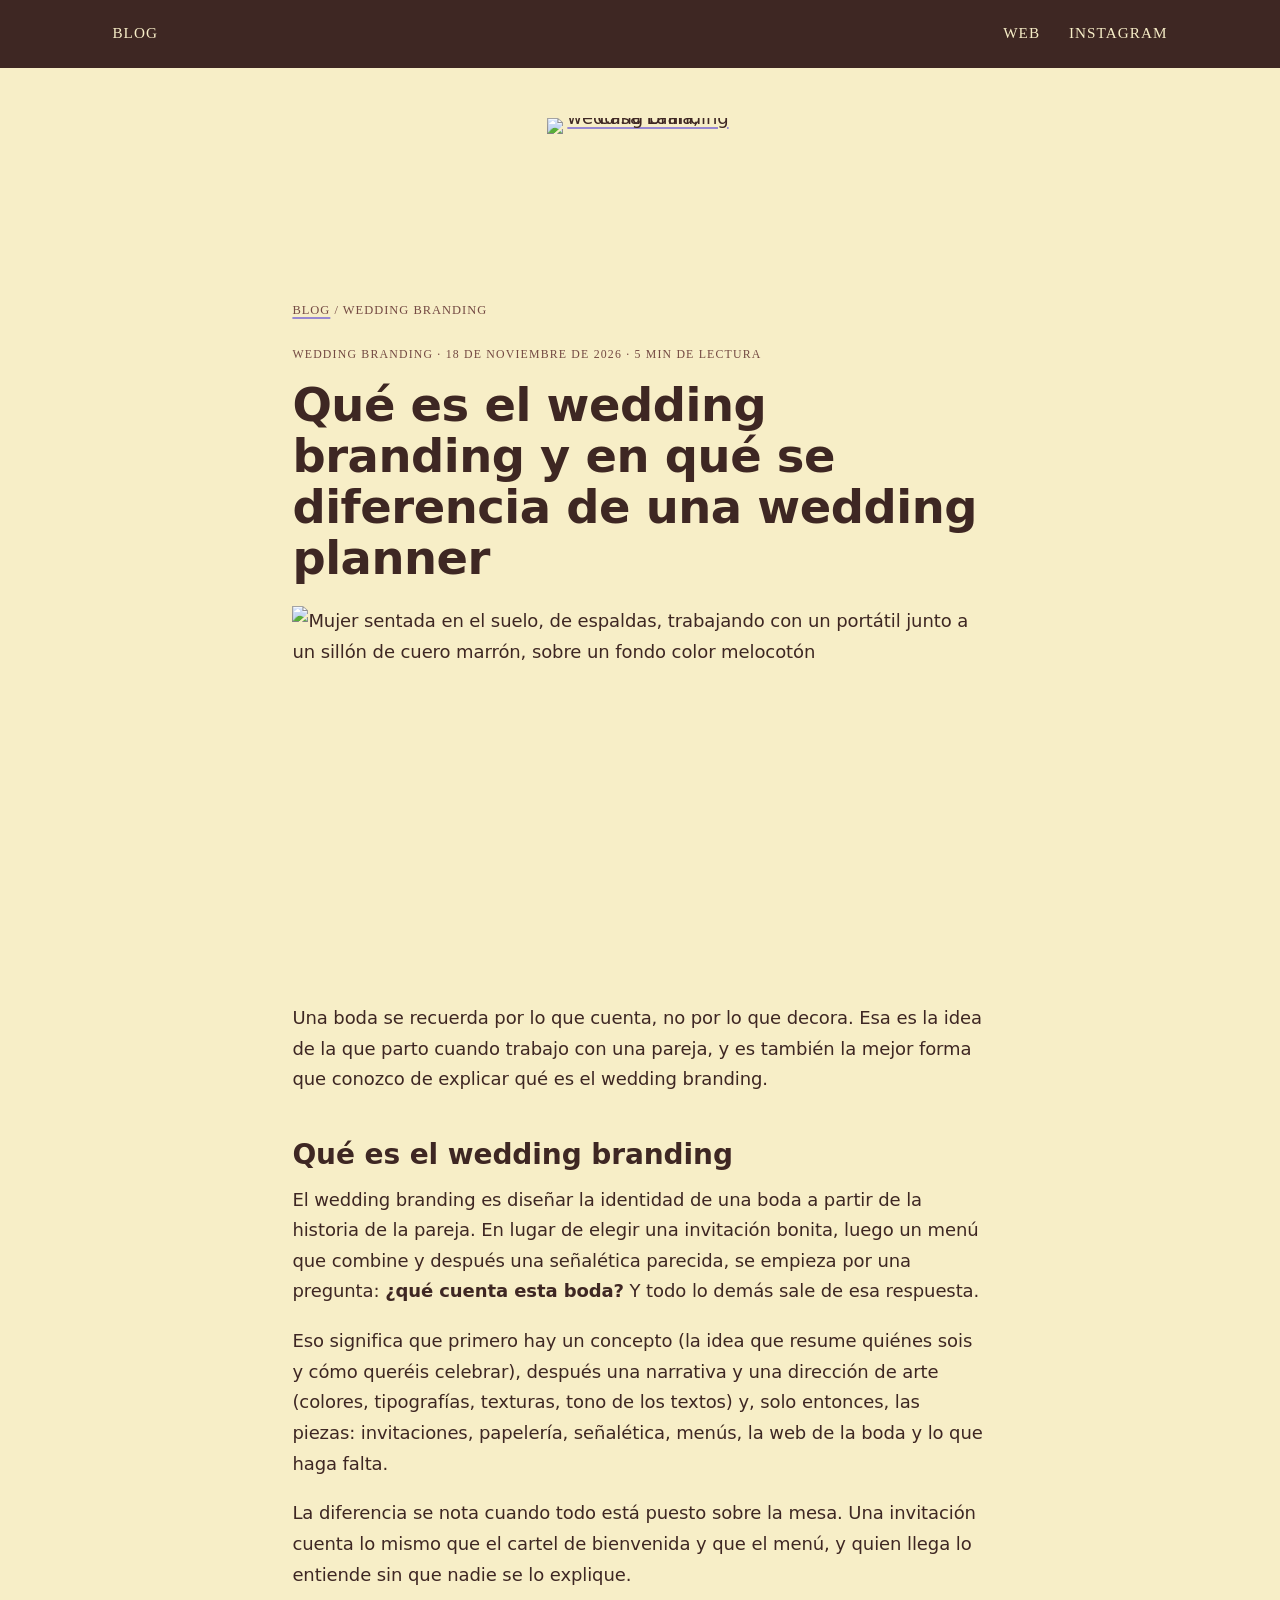
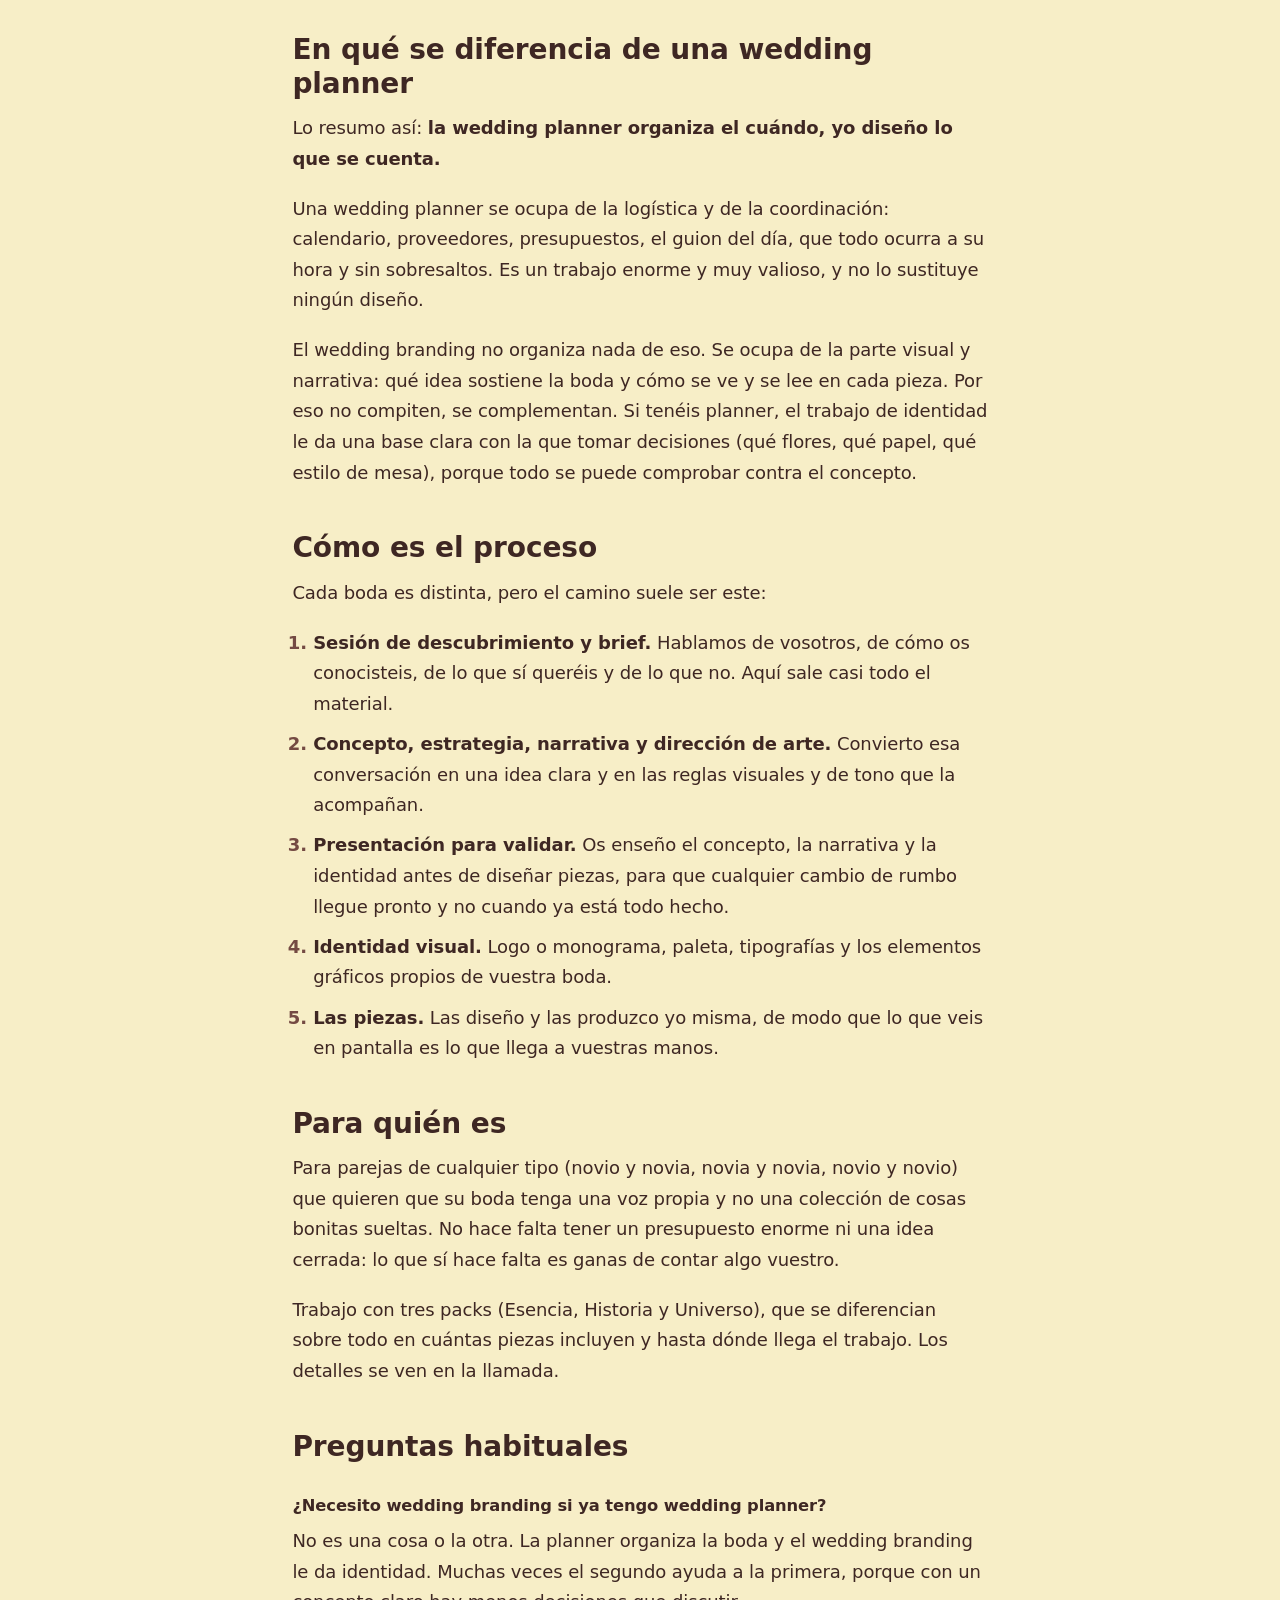
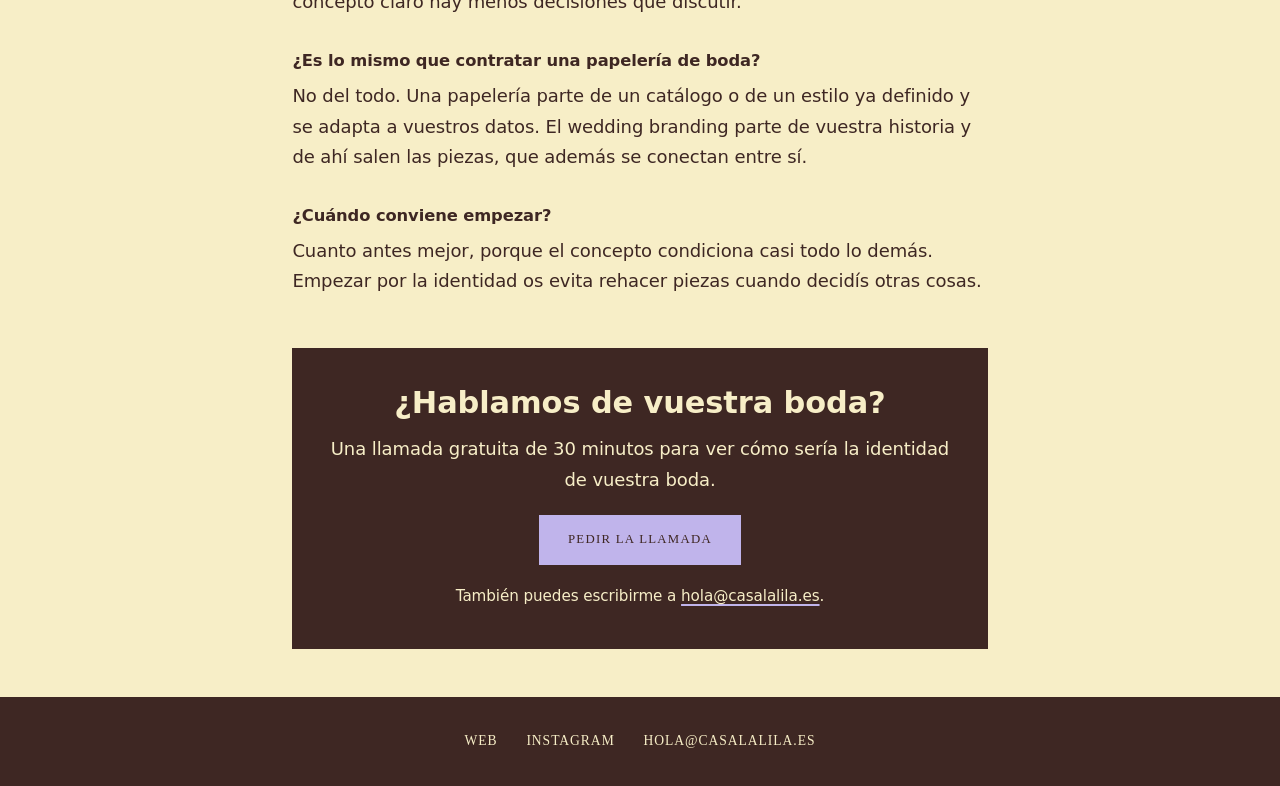
==== index.html @ f076d3d7 "Add files via upload" ====
<!DOCTYPE html>
<html lang="es">
<head>
<meta charset="utf-8">
<meta name="viewport" content="width=device-width, initial-scale=1">
<title>Wedding branding: qué es y en qué se diferencia de una planner</title>
<meta name="description" content="El wedding branding diseña la identidad de tu boda a partir de vuestra historia. Te cuento qué incluye y en qué se diferencia de una wedding planner.">
<link rel="canonical" href="https://blog.casalalila.es/que-es-el-wedding-branding/">
<meta property="og:locale" content="es_ES">
<meta property="og:type" content="article">
<meta property="og:site_name" content="Casa Lalila">
<meta property="og:title" content="Wedding branding: qué es y en qué se diferencia de una planner">
<meta property="og:description" content="El wedding branding diseña la identidad de tu boda a partir de vuestra historia. Te cuento qué incluye y en qué se diferencia de una wedding planner.">
<meta property="og:url" content="https://blog.casalalila.es/que-es-el-wedding-branding/">
<meta property="og:image" content="https://blog.casalalila.es/img/que-es-wedding-branding.jpg">
<meta name="twitter:card" content="summary_large_image">
<meta name="twitter:image" content="https://blog.casalalila.es/img/que-es-wedding-branding.jpg">

<meta name="theme-color" content="#F7EEC7">
<link rel="alternate" type="application/rss+xml" title="Casa Lalila · Blog" href="https://blog.casalalila.es/feed.xml">
<link rel="icon" type="image/png" href="/img/favicon.png">
<link rel="apple-touch-icon" href="/img/apple-touch-icon.png">
<link rel="preload" href="/fuentes/area-400.woff2" as="font" type="font/woff2" crossorigin>
<link rel="preload" href="/fuentes/jadeite-400.woff2" as="font" type="font/woff2" crossorigin>
<link rel="stylesheet" href="/style.css">
<script type="application/ld+json">{"@context": "https://schema.org", "@type": "Article", "headline": "Qué es el wedding branding y en qué se diferencia de una wedding planner", "description": "El wedding branding diseña la identidad de tu boda a partir de vuestra historia. Te cuento qué incluye y en qué se diferencia de una wedding planner.", "datePublished": "2026-11-18", "dateModified": "2026-11-18", "image": "https://blog.casalalila.es/img/que-es-wedding-branding.jpg", "inLanguage": "es", "mainEntityOfPage": "https://blog.casalalila.es/que-es-el-wedding-branding/", "author": {"@type": "Person", "name": "Irene", "url": "https://casalalila.es"}, "publisher": {"@type": "Organization", "name": "Casa Lalila", "url": "https://casalalila.es", "logo": {"@type": "ImageObject", "url": "https://blog.casalalila.es/img/logo-oscuro.png"}}}</script>
<script type="application/ld+json">{"@context": "https://schema.org", "@type": "BreadcrumbList", "itemListElement": [{"@type": "ListItem", "position": 1, "name": "Blog", "item": "https://blog.casalalila.es/"}, {"@type": "ListItem", "position": 2, "name": "Qué es el wedding branding y en qué se diferencia de una wedding planner", "item": "https://blog.casalalila.es/que-es-el-wedding-branding/"}]}</script>
<script type="application/ld+json">{"@context": "https://schema.org", "@type": "FAQPage", "mainEntity": [{"@type": "Question", "name": "¿Necesito wedding branding si ya tengo wedding planner?", "acceptedAnswer": {"@type": "Answer", "text": "No es una cosa o la otra. La planner organiza la boda y el wedding branding le da identidad. Muchas veces el segundo ayuda a la primera, porque con un concepto claro hay menos decisiones que discutir."}}, {"@type": "Question", "name": "¿Es lo mismo que contratar una papelería de boda?", "acceptedAnswer": {"@type": "Answer", "text": "No del todo. Una papelería parte de un catálogo o de un estilo ya definido y se adapta a vuestros datos. El wedding branding parte de vuestra historia y de ahí salen las piezas, que además se conectan entre sí."}}, {"@type": "Question", "name": "¿Cuándo conviene empezar?", "acceptedAnswer": {"@type": "Answer", "text": "Cuanto antes mejor, porque el concepto condiciona casi todo lo demás. Empezar por la identidad os evita rehacer piezas cuando decidís otras cosas."}}]}</script>
</head>
<body>
<a class="saltar" href="#principal">Saltar al contenido</a>
<header class="cabecera">
  <div class="cabecera-int">
    <nav class="menu" aria-label="Blog">
      <a href="/">Blog</a>
    </nav>
    <nav class="menu" aria-label="Enlaces de Casa Lalila">
      <a href="https://casalalila.es">Web</a>
      <a href="https://www.instagram.com/casa_lalila/">Instagram</a>
    </nav>
  </div>
</header>
<div class="marca-fila">
  <a class="logo" href="/" aria-label="Casa Lalila, wedding branding. Ir al inicio del blog"><img src="/img/logo-oscuro.png" width="760" height="613" alt="Casa Lalila, wedding branding"></a>
</div>
<main id="principal">
<div class="contenedor">
  <nav class="migas" aria-label="Migas de pan"><a href="/">Blog</a> / Wedding branding</nav>
  <article>
    <header class="entrada-cabecera">
      <p class="meta">Wedding branding · <time datetime="2026-11-18">18 de noviembre de 2026</time> · 5 min de lectura</p>
      <h1>Qué es el wedding branding y en qué se diferencia de una wedding planner</h1>
    </header>
    <figure class="portada-articulo"><img src="/img/que-es-wedding-branding.jpg" width="1200" height="630" alt="Mujer sentada en el suelo, de espaldas, trabajando con un portátil junto a un sillón de cuero marrón, sobre un fondo color melocotón" fetchpriority="high"></figure>
    <div class="contenido">
<p>Una boda se recuerda por lo que cuenta, no por lo que decora. Esa es la idea de la que parto cuando trabajo con una pareja, y es también la mejor forma que conozco de explicar qué es el wedding branding.</p>
<h2>Qué es el wedding branding</h2>
<p>El wedding branding es diseñar la identidad de una boda a partir de la historia de la pareja. En lugar de elegir una invitación bonita, luego un menú que combine y después una señalética parecida, se empieza por una pregunta: <strong>¿qué cuenta esta boda?</strong> Y todo lo demás sale de esa respuesta.</p>
<p>Eso significa que primero hay un concepto (la idea que resume quiénes sois y cómo queréis celebrar), después una narrativa y una dirección de arte (colores, tipografías, texturas, tono de los textos) y, solo entonces, las piezas: invitaciones, papelería, señalética, menús, la web de la boda y lo que haga falta.</p>
<p>La diferencia se nota cuando todo está puesto sobre la mesa. Una invitación cuenta lo mismo que el cartel de bienvenida y que el menú, y quien llega lo entiende sin que nadie se lo explique.</p>
<h2>En qué se diferencia de una wedding planner</h2>
<p>Lo resumo así: <strong>la wedding planner organiza el cuándo, yo diseño lo que se cuenta.</strong></p>
<p>Una wedding planner se ocupa de la logística y de la coordinación: calendario, proveedores, presupuestos, el guion del día, que todo ocurra a su hora y sin sobresaltos. Es un trabajo enorme y muy valioso, y no lo sustituye ningún diseño.</p>
<p>El wedding branding no organiza nada de eso. Se ocupa de la parte visual y narrativa: qué idea sostiene la boda y cómo se ve y se lee en cada pieza. Por eso no compiten, se complementan. Si tenéis planner, el trabajo de identidad le da una base clara con la que tomar decisiones (qué flores, qué papel, qué estilo de mesa), porque todo se puede comprobar contra el concepto.</p>
<h2>Cómo es el proceso</h2>
<p>Cada boda es distinta, pero el camino suele ser este:</p>
<ol>
<li><strong>Sesión de descubrimiento y brief.</strong> Hablamos de vosotros, de cómo os conocisteis, de lo que sí queréis y de lo que no. Aquí sale casi todo el material.</li>
<li><strong>Concepto, estrategia, narrativa y dirección de arte.</strong> Convierto esa conversación en una idea clara y en las reglas visuales y de tono que la acompañan.</li>
<li><strong>Presentación para validar.</strong> Os enseño el concepto, la narrativa y la identidad antes de diseñar piezas, para que cualquier cambio de rumbo llegue pronto y no cuando ya está todo hecho.</li>
<li><strong>Identidad visual.</strong> Logo o monograma, paleta, tipografías y los elementos gráficos propios de vuestra boda.</li>
<li><strong>Las piezas.</strong> Las diseño y las produzco yo misma, de modo que lo que veis en pantalla es lo que llega a vuestras manos.</li>
</ol>
<h2>Para quién es</h2>
<p>Para parejas de cualquier tipo (novio y novia, novia y novia, novio y novio) que quieren que su boda tenga una voz propia y no una colección de cosas bonitas sueltas. No hace falta tener un presupuesto enorme ni una idea cerrada: lo que sí hace falta es ganas de contar algo vuestro.</p>
<p>Trabajo con tres packs (Esencia, Historia y Universo), que se diferencian sobre todo en cuántas piezas incluyen y hasta dónde llega el trabajo. Los detalles se ven en la llamada.</p>
<h2>Preguntas habituales</h2>
<h3>¿Necesito wedding branding si ya tengo wedding planner?</h3>
<p>No es una cosa o la otra. La planner organiza la boda y el wedding branding le da identidad. Muchas veces el segundo ayuda a la primera, porque con un concepto claro hay menos decisiones que discutir.</p>
<h3>¿Es lo mismo que contratar una papelería de boda?</h3>
<p>No del todo. Una papelería parte de un catálogo o de un estilo ya definido y se adapta a vuestros datos. El wedding branding parte de vuestra historia y de ahí salen las piezas, que además se conectan entre sí.</p>
<h3>¿Cuándo conviene empezar?</h3>
<p>Cuanto antes mejor, porque el concepto condiciona casi todo lo demás. Empezar por la identidad os evita rehacer piezas cuando decidís otras cosas.</p>
    </div>
    <section class="llamada" aria-label="Llamada gratuita">
      <h2 class="manuscrita">¿Hablamos de vuestra boda?</h2>
      <p>Una llamada gratuita de 30 minutos para ver cómo sería la identidad de vuestra boda.</p>
      <p><a class="boton" href="https://api.whatsapp.com/message/75X7JVNF7A4RE1?autoload=1&amp;app_absent=0">Pedir la llamada</a></p>
      <p>También puedes escribirme a <a href="mailto:hola@casalalila.es">hola@casalalila.es</a>.</p>
    </section>
    
  </article>
  
</div>
</main>
<footer class="pie">
  <div class="contenedor">
    <nav aria-label="Pie">
      <a href="https://casalalila.es">Web</a>
      <a href="https://www.instagram.com/casa_lalila/">Instagram</a>
      <a href="mailto:hola@casalalila.es">hola@casalalila.es</a>
    </nav>
  </div>
</footer>
</body>
</html>
---- style.css ----
/* Casa Lalila · Blog
   Colores de la web: marrón #3E2723, lila #C0B4EB, mantequilla #F7EEC7, marrón cálido #744A43, hueso #F8F6ED.
   Tipografías: Area Normal (títulos y textos), Jadeite (etiquetas y menú) y Citadel Script (solo un acento puntual).
   Los .woff2 están en /fuentes/ (convertidos desde los archivos de la marca), sin llamadas a Google. */

@font-face { font-family: "Area Normal"; font-weight: 400; font-style: normal; font-display: swap; src: url("/fuentes/area-400.woff2") format("woff2"); }
@font-face { font-family: "Area Normal"; font-weight: 400; font-style: italic; font-display: swap; src: url("/fuentes/area-400i.woff2") format("woff2"); }
@font-face { font-family: "Area Normal"; font-weight: 600; font-style: normal; font-display: swap; src: url("/fuentes/area-600.woff2") format("woff2"); }
@font-face { font-family: "Area Normal"; font-weight: 700; font-style: normal; font-display: swap; src: url("/fuentes/area-700.woff2") format("woff2"); }
@font-face { font-family: "Area Normal"; font-weight: 800; font-style: normal; font-display: swap; src: url("/fuentes/area-800.woff2") format("woff2"); }
@font-face { font-family: "Jadeite"; font-weight: 400; font-style: normal; font-display: swap; src: url("/fuentes/jadeite-400.woff2") format("woff2"); }
@font-face { font-family: "Jadeite Rough"; font-weight: 400; font-style: normal; font-display: swap; src: url("/fuentes/jadeite-rough-400.woff2") format("woff2"); }
@font-face { font-family: "Citadel Script"; font-weight: 400; font-style: normal; font-display: swap; src: url("/fuentes/citadel-400.woff2") format("woff2"); }

:root {
  --marron: #3E2723;
  --marron-calido: #744A43;
  --lila: #C0B4EB;
  --lila-oscuro: #9888d1;
  --mantequilla: #F7EEC7;
  --hueso: #F8F6ED;
  --borde: #e3d9ae;
  --titulos: "Area Normal", "Avenir Next", "Segoe UI", system-ui, sans-serif;
  --texto: "Area Normal", "Avenir Next", "Segoe UI", system-ui, sans-serif;
  --etiquetas: "Jadeite", Georgia, "Times New Roman", serif;
  --manuscrita: "Citadel Script", "Snell Roundhand", cursive;
}

* { box-sizing: border-box; }
html { scroll-behavior: smooth; }
body {
  margin: 0;
  background: var(--mantequilla);
  color: var(--marron);
  font-family: var(--texto);
  font-size: 18px;
  line-height: 1.7;
  letter-spacing: -.005em;
  -webkit-font-smoothing: antialiased;
}

a { color: var(--marron); text-decoration-color: var(--lila-oscuro); text-decoration-thickness: 2px; text-underline-offset: 3px; }
a:hover { text-decoration-color: var(--marron); }
:focus-visible { outline: 3px solid var(--lila-oscuro); outline-offset: 3px; }

.saltar { position: absolute; left: -999px; top: 0; background: var(--lila); color: var(--marron); padding: .6rem 1rem; z-index: 10; }
.saltar:focus { left: 0; }

.contenedor { max-width: 740px; margin: 0 auto; padding: 0 1.4rem; }

/* Cabecera: barra marrón con Blog a la izquierda y Web e Instagram a la derecha; el logo va debajo, sobre el amarillo */
.cabecera { background: var(--marron); color: var(--mantequilla); }
.cabecera-int { max-width: 1100px; margin: 0 auto; padding: .95rem 1.4rem; display: flex; justify-content: space-between; align-items: center; gap: 1rem; }
.menu { display: flex; gap: 1.8rem; font-size: .95rem; letter-spacing: .07em; text-transform: uppercase; }
.menu a { color: var(--mantequilla); text-decoration: none; padding: .3rem 0; border-bottom: 2px solid transparent; }
.menu a:hover { border-bottom-color: var(--lila); }
.menu a[aria-current] { color: var(--lila); }
.cabecera :focus-visible { outline-color: var(--lila); }
.marca-fila { text-align: center; padding: 2.2rem 1.4rem 0; }
.logo { display: inline-block; line-height: 0; }
.logo img { height: 150px; width: auto; display: block; }

/* Portada del blog */
.intro { padding: 2rem 0 1.8rem; text-align: center; }
.etiqueta { font-family: "Jadeite Rough", "Jadeite", Georgia, serif; font-weight: 400; font-size: clamp(1.35rem, 4.6vw, 2.15rem); line-height: 1.1; letter-spacing: .12em; text-transform: uppercase; color: var(--marron-calido); margin: 0; position: relative; z-index: 1; }
.intro h1 { margin: 0 0 1.6rem; font-weight: 400; line-height: 1; }
.intro h1 .manuscrita { display: block; font-family: var(--manuscrita); font-size: clamp(2.5rem, 11.5vw, 6.4rem); line-height: 1.1; margin-top: -.25em; position: relative; z-index: 2; transform: translateX(-.1em); }
.intro p { margin: 0 auto; color: var(--marron-calido); max-width: 32em; }

.lista { list-style: none; padding: 0; margin: 1.8rem 0 3rem; display: grid; gap: 1.2rem; }
.lista li { background: var(--hueso); border: 1px solid var(--borde); padding: 1.7rem 1.8rem; }
.chip { display: inline-block; background: var(--lila); color: var(--marron); font-size: .68rem; font-weight: 700; letter-spacing: .09em; text-transform: uppercase; padding: .3rem .7rem; margin-bottom: .9rem; }
.lista h2 { font-family: var(--titulos); font-weight: 700; font-size: 1.55rem; line-height: 1.2; margin: 0 0 .6rem; }
.lista h2 a { text-decoration: none; }
.lista h2 a:hover { text-decoration: underline; text-decoration-color: var(--lila-oscuro); }
.lista p { margin: 0 0 1rem; color: var(--marron-calido); font-size: 1rem; }
.lista .meta { font-size: .74rem; letter-spacing: .07em; text-transform: uppercase; color: var(--marron-calido); margin: 0 0 .5rem; }
.leer { font-size: .78rem; font-weight: 700; letter-spacing: .09em; text-transform: uppercase; }

/* Imágenes */
.portada-articulo { margin: 0 0 2rem; }
.portada-articulo img { display: block; width: 100%; height: auto; }
.lista li .miniatura { display: block; margin: -1.7rem -1.8rem 1.4rem; line-height: 0; }
.lista li .miniatura img { width: 100%; height: auto; display: block; }

/* Entrada */
.migas { font-size: .78rem; letter-spacing: .08em; text-transform: uppercase; color: var(--marron-calido); padding: 2rem 0 0; }
.migas a { color: var(--marron-calido); }
.entrada-cabecera { padding: 1.4rem 0 1.4rem; }
.entrada-cabecera .meta { font-size: .74rem; font-weight: 700; letter-spacing: .1em; text-transform: uppercase; color: var(--marron-calido); margin: 0 0 1rem; }
.entrada-cabecera h1 { font-family: var(--titulos); font-weight: 800; font-size: clamp(2rem, 5.4vw, 2.9rem); line-height: 1.1; margin: 0; letter-spacing: -.01em; }

.contenido h2 { font-family: var(--titulos); font-weight: 700; font-size: 1.75rem; line-height: 1.2; margin: 2.7rem 0 .8rem; }
.contenido h3 { font-family: var(--texto); font-weight: 700; font-size: 1.02rem; margin: 1.8rem 0 .4rem; }
.contenido p { margin: 0 0 1.2rem; }
.contenido ol, .contenido ul { padding-left: 1.3rem; margin: 0 0 1.4rem; }
.contenido li { margin-bottom: .6rem; }
.contenido li::marker { color: var(--marron-calido); font-weight: 700; }
.contenido strong { font-weight: 700; }
.contenido blockquote { margin: 2rem 0; padding: .2rem 0 .2rem 1.4rem; border-left: 4px solid var(--lila); font-style: italic; font-size: 1.35rem; line-height: 1.4; }
.contenido img { max-width: 100%; height: auto; }

.llamada { background: var(--marron); color: var(--mantequilla); padding: 2.4rem 2rem; margin: 3.2rem 0 1.5rem; text-align: center; }
.llamada .manuscrita { display: block; font-family: var(--titulos); font-size: 1.9rem; line-height: 1.15; margin: 0 0 .8rem; font-weight: 800; }
.llamada p { margin: 0 0 1.2rem; }
.llamada p:last-child { margin: 0; font-size: .95rem; }
.llamada a { color: var(--mantequilla); text-decoration-color: var(--lila); }
.boton { display: inline-block; background: var(--lila); color: var(--marron) !important; text-decoration: none !important; padding: .9rem 1.8rem; font-size: .8rem; font-weight: 700; letter-spacing: .1em; text-transform: uppercase; }
.boton:hover { background: var(--mantequilla); }

.newsletter { background: var(--hueso); border: 1px solid var(--borde); padding: 1.6rem 1.8rem; margin: 1.5rem 0; }

.autora { border-top: 1px solid var(--borde); padding: 1.6rem 0 0; margin: 2rem 0 3rem; font-size: .95rem; color: var(--marron-calido); }
.autora p { margin: 0; }
.autora strong { color: var(--marron); }

.relacionadas { margin: 0 0 3rem; }
.relacionadas h2 { font-family: var(--titulos); font-weight: 700; font-size: 1.4rem; margin: 0 0 .8rem; }
.relacionadas ul { list-style: none; padding: 0; margin: 0; }
.relacionadas li { margin-bottom: .5rem; }

/* Pie */
.pie { background: var(--marron); color: var(--mantequilla); padding: 2rem 0; font-size: .9rem; margin-top: 3rem; text-align: center; }
.pie a { color: var(--mantequilla); text-decoration-color: var(--lila); }
.pie nav { display: flex; gap: 1.8rem; flex-wrap: wrap; justify-content: center; font-size: .85rem; letter-spacing: .07em; text-transform: uppercase; }
.pie nav a { text-decoration: none; border-bottom: 2px solid transparent; }
.pie nav a:hover { border-bottom-color: var(--lila); }

@media (max-width: 620px) {
  body { font-size: 17px; }
  .cabecera-int { padding: .7rem 1rem; gap: .5rem; }
  .marca-fila { padding-top: 1.6rem; }
  .logo img { height: 112px; }
  .menu { gap: 1rem; font-size: .8rem; }
  .lista li { padding: 1.4rem 1.3rem; }
  .lista li .miniatura { margin: -1.4rem -1.3rem 1.2rem; }
  .llamada { padding: 2rem 1.3rem; }
}
@media (prefers-reduced-motion: reduce) { html { scroll-behavior: auto; } }

/* Jadeite: menú, etiquetas, fechas y botones */
.menu,
.chip,
.lista .meta,
.leer,
.migas,
.entrada-cabecera .meta,
.boton,
.pie nav { font-family: var(--etiquetas); font-weight: 400; }
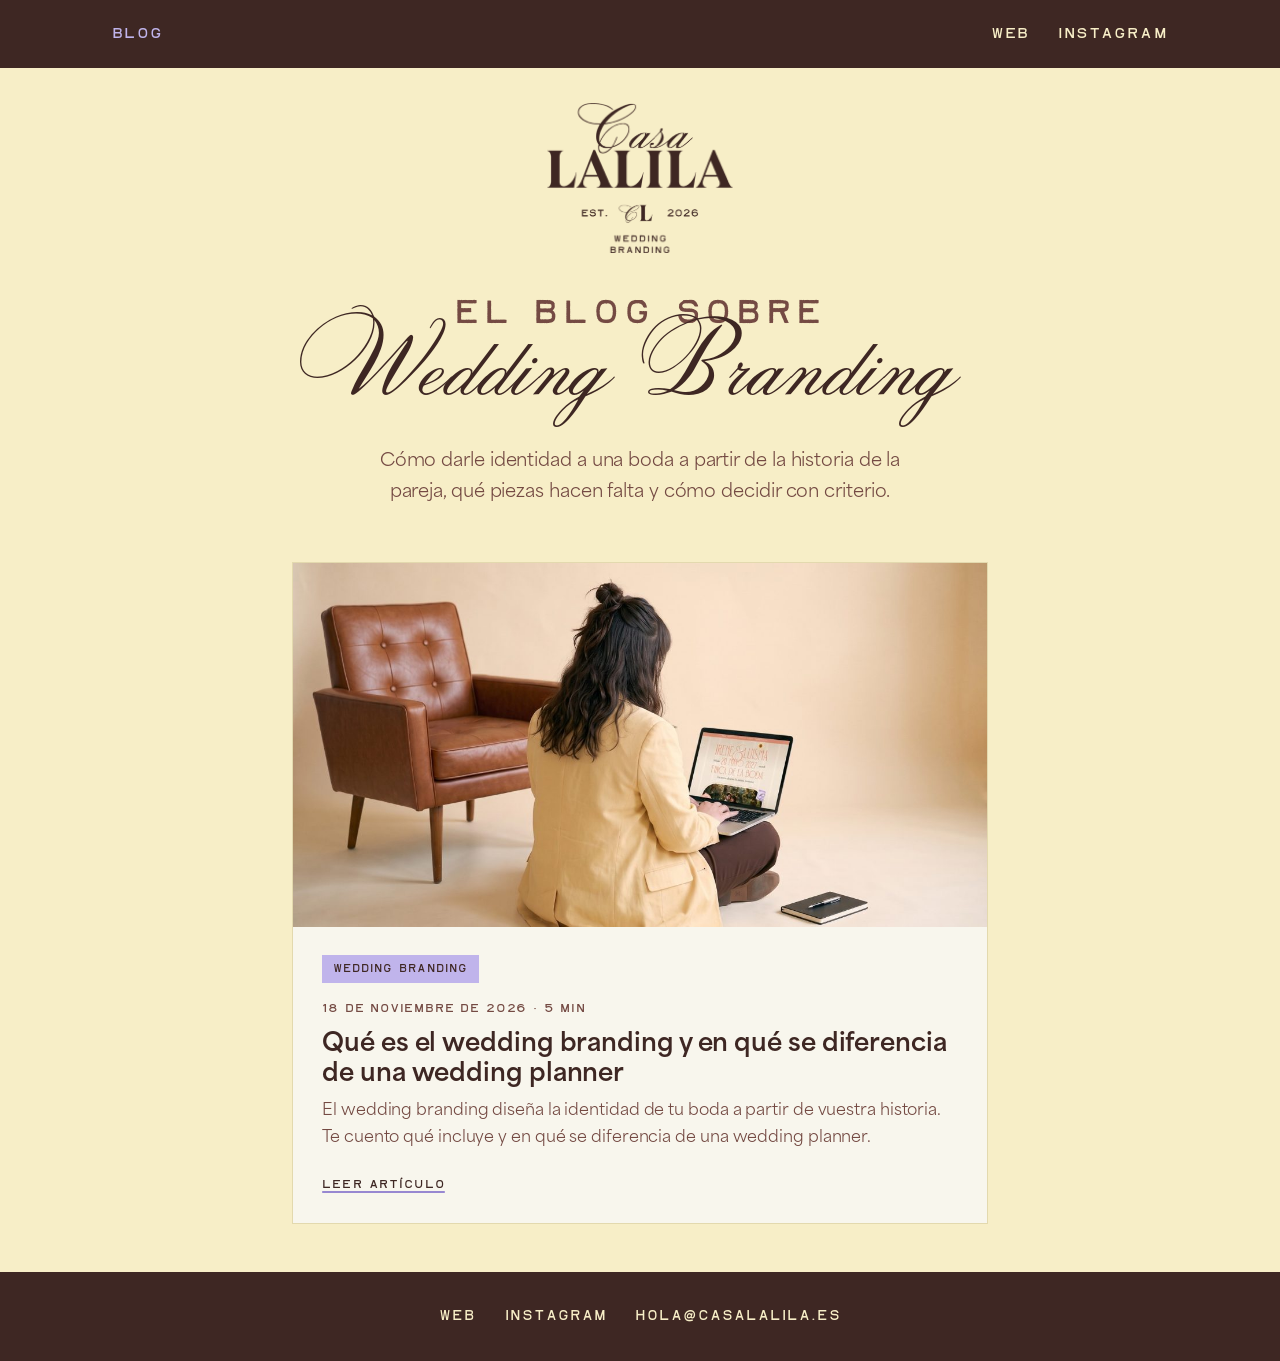
==== commit 8de0d8db: "Add files via upload" ====
--- a/index.html
+++ b/index.html
@@ -3,18 +3,18 @@
 <head>
 <meta charset="utf-8">
 <meta name="viewport" content="width=device-width, initial-scale=1">
-<title>Wedding branding: qué es y en qué se diferencia de una planner</title>
-<meta name="description" content="El wedding branding diseña la identidad de tu boda a partir de vuestra historia. Te cuento qué incluye y en qué se diferencia de una wedding planner.">
-<link rel="canonical" href="https://blog.casalalila.es/que-es-el-wedding-branding/">
+<title>Blog de wedding branding | Casa Lalila</title>
+<meta name="description" content="Artículos sobre wedding branding: cómo darle identidad a tu boda a partir de vuestra historia, qué piezas necesitáis y cómo decidir con criterio.">
+<link rel="canonical" href="https://blog.casalalila.es/">
 <meta property="og:locale" content="es_ES">
-<meta property="og:type" content="article">
+<meta property="og:type" content="website">
 <meta property="og:site_name" content="Casa Lalila">
-<meta property="og:title" content="Wedding branding: qué es y en qué se diferencia de una planner">
-<meta property="og:description" content="El wedding branding diseña la identidad de tu boda a partir de vuestra historia. Te cuento qué incluye y en qué se diferencia de una wedding planner.">
-<meta property="og:url" content="https://blog.casalalila.es/que-es-el-wedding-branding/">
-<meta property="og:image" content="https://blog.casalalila.es/img/que-es-wedding-branding.jpg">
+<meta property="og:title" content="Blog de wedding branding | Casa Lalila">
+<meta property="og:description" content="Artículos sobre wedding branding: cómo darle identidad a tu boda a partir de vuestra historia, qué piezas necesitáis y cómo decidir con criterio.">
+<meta property="og:url" content="https://blog.casalalila.es/">
+<meta property="og:image" content="https://blog.casalalila.es/img/og.png">
 <meta name="twitter:card" content="summary_large_image">
-<meta name="twitter:image" content="https://blog.casalalila.es/img/que-es-wedding-branding.jpg">
+<meta name="twitter:image" content="https://blog.casalalila.es/img/og.png">
 
 <meta name="theme-color" content="#F7EEC7">
 <link rel="alternate" type="application/rss+xml" title="Casa Lalila · Blog" href="https://blog.casalalila.es/feed.xml">
@@ -23,16 +23,14 @@
 <link rel="preload" href="/fuentes/area-400.woff2" as="font" type="font/woff2" crossorigin>
 <link rel="preload" href="/fuentes/jadeite-400.woff2" as="font" type="font/woff2" crossorigin>
 <link rel="stylesheet" href="/style.css">
-<script type="application/ld+json">{"@context": "https://schema.org", "@type": "Article", "headline": "Qué es el wedding branding y en qué se diferencia de una wedding planner", "description": "El wedding branding diseña la identidad de tu boda a partir de vuestra historia. Te cuento qué incluye y en qué se diferencia de una wedding planner.", "datePublished": "2026-11-18", "dateModified": "2026-11-18", "image": "https://blog.casalalila.es/img/que-es-wedding-branding.jpg", "inLanguage": "es", "mainEntityOfPage": "https://blog.casalalila.es/que-es-el-wedding-branding/", "author": {"@type": "Person", "name": "Irene", "url": "https://casalalila.es"}, "publisher": {"@type": "Organization", "name": "Casa Lalila", "url": "https://casalalila.es", "logo": {"@type": "ImageObject", "url": "https://blog.casalalila.es/img/logo-oscuro.png"}}}</script>
-<script type="application/ld+json">{"@context": "https://schema.org", "@type": "BreadcrumbList", "itemListElement": [{"@type": "ListItem", "position": 1, "name": "Blog", "item": "https://blog.casalalila.es/"}, {"@type": "ListItem", "position": 2, "name": "Qué es el wedding branding y en qué se diferencia de una wedding planner", "item": "https://blog.casalalila.es/que-es-el-wedding-branding/"}]}</script>
-<script type="application/ld+json">{"@context": "https://schema.org", "@type": "FAQPage", "mainEntity": [{"@type": "Question", "name": "¿Necesito wedding branding si ya tengo wedding planner?", "acceptedAnswer": {"@type": "Answer", "text": "No es una cosa o la otra. La planner organiza la boda y el wedding branding le da identidad. Muchas veces el segundo ayuda a la primera, porque con un concepto claro hay menos decisiones que discutir."}}, {"@type": "Question", "name": "¿Es lo mismo que contratar una papelería de boda?", "acceptedAnswer": {"@type": "Answer", "text": "No del todo. Una papelería parte de un catálogo o de un estilo ya definido y se adapta a vuestros datos. El wedding branding parte de vuestra historia y de ahí salen las piezas, que además se conectan entre sí."}}, {"@type": "Question", "name": "¿Cuándo conviene empezar?", "acceptedAnswer": {"@type": "Answer", "text": "Cuanto antes mejor, porque el concepto condiciona casi todo lo demás. Empezar por la identidad os evita rehacer piezas cuando decidís otras cosas."}}]}</script>
+<script type="application/ld+json">{"@context": "https://schema.org", "@type": "Blog", "name": "Casa Lalila · Blog", "description": "Artículos sobre wedding branding: cómo darle identidad a tu boda a partir de vuestra historia, qué piezas necesitáis y cómo decidir con criterio.", "url": "https://blog.casalalila.es/", "inLanguage": "es", "publisher": {"@type": "Organization", "name": "Casa Lalila", "url": "https://casalalila.es"}}</script>
 </head>
 <body>
 <a class="saltar" href="#principal">Saltar al contenido</a>
 <header class="cabecera">
   <div class="cabecera-int">
     <nav class="menu" aria-label="Blog">
-      <a href="/">Blog</a>
+      <a href="/" aria-current="page">Blog</a>
     </nav>
     <nav class="menu" aria-label="Enlaces de Casa Lalila">
       <a href="https://casalalila.es">Web</a>
@@ -45,51 +43,21 @@
 </div>
 <main id="principal">
 <div class="contenedor">
-  <nav class="migas" aria-label="Migas de pan"><a href="/">Blog</a> / Wedding branding</nav>
-  <article>
-    <header class="entrada-cabecera">
-      <p class="meta">Wedding branding · <time datetime="2026-11-18">18 de noviembre de 2026</time> · 5 min de lectura</p>
-      <h1>Qué es el wedding branding y en qué se diferencia de una wedding planner</h1>
-    </header>
-    <figure class="portada-articulo"><img src="/img/que-es-wedding-branding.jpg" width="1200" height="630" alt="Mujer sentada en el suelo, de espaldas, trabajando con un portátil junto a un sillón de cuero marrón, sobre un fondo color melocotón" fetchpriority="high"></figure>
-    <div class="contenido">
-<p>Una boda se recuerda por lo que cuenta, no por lo que decora. Esa es la idea de la que parto cuando trabajo con una pareja, y es también la mejor forma que conozco de explicar qué es el wedding branding.</p>
-<h2>Qué es el wedding branding</h2>
-<p>El wedding branding es diseñar la identidad de una boda a partir de la historia de la pareja. En lugar de elegir una invitación bonita, luego un menú que combine y después una señalética parecida, se empieza por una pregunta: <strong>¿qué cuenta esta boda?</strong> Y todo lo demás sale de esa respuesta.</p>
-<p>Eso significa que primero hay un concepto (la idea que resume quiénes sois y cómo queréis celebrar), después una narrativa y una dirección de arte (colores, tipografías, texturas, tono de los textos) y, solo entonces, las piezas: invitaciones, papelería, señalética, menús, la web de la boda y lo que haga falta.</p>
-<p>La diferencia se nota cuando todo está puesto sobre la mesa. Una invitación cuenta lo mismo que el cartel de bienvenida y que el menú, y quien llega lo entiende sin que nadie se lo explique.</p>
-<h2>En qué se diferencia de una wedding planner</h2>
-<p>Lo resumo así: <strong>la wedding planner organiza el cuándo, yo diseño lo que se cuenta.</strong></p>
-<p>Una wedding planner se ocupa de la logística y de la coordinación: calendario, proveedores, presupuestos, el guion del día, que todo ocurra a su hora y sin sobresaltos. Es un trabajo enorme y muy valioso, y no lo sustituye ningún diseño.</p>
-<p>El wedding branding no organiza nada de eso. Se ocupa de la parte visual y narrativa: qué idea sostiene la boda y cómo se ve y se lee en cada pieza. Por eso no compiten, se complementan. Si tenéis planner, el trabajo de identidad le da una base clara con la que tomar decisiones (qué flores, qué papel, qué estilo de mesa), porque todo se puede comprobar contra el concepto.</p>
-<h2>Cómo es el proceso</h2>
-<p>Cada boda es distinta, pero el camino suele ser este:</p>
-<ol>
-<li><strong>Sesión de descubrimiento y brief.</strong> Hablamos de vosotros, de cómo os conocisteis, de lo que sí queréis y de lo que no. Aquí sale casi todo el material.</li>
-<li><strong>Concepto, estrategia, narrativa y dirección de arte.</strong> Convierto esa conversación en una idea clara y en las reglas visuales y de tono que la acompañan.</li>
-<li><strong>Presentación para validar.</strong> Os enseño el concepto, la narrativa y la identidad antes de diseñar piezas, para que cualquier cambio de rumbo llegue pronto y no cuando ya está todo hecho.</li>
-<li><strong>Identidad visual.</strong> Logo o monograma, paleta, tipografías y los elementos gráficos propios de vuestra boda.</li>
-<li><strong>Las piezas.</strong> Las diseño y las produzco yo misma, de modo que lo que veis en pantalla es lo que llega a vuestras manos.</li>
-</ol>
-<h2>Para quién es</h2>
-<p>Para parejas de cualquier tipo (novio y novia, novia y novia, novio y novio) que quieren que su boda tenga una voz propia y no una colección de cosas bonitas sueltas. No hace falta tener un presupuesto enorme ni una idea cerrada: lo que sí hace falta es ganas de contar algo vuestro.</p>
-<p>Trabajo con tres packs (Esencia, Historia y Universo), que se diferencian sobre todo en cuántas piezas incluyen y hasta dónde llega el trabajo. Los detalles se ven en la llamada.</p>
-<h2>Preguntas habituales</h2>
-<h3>¿Necesito wedding branding si ya tengo wedding planner?</h3>
-<p>No es una cosa o la otra. La planner organiza la boda y el wedding branding le da identidad. Muchas veces el segundo ayuda a la primera, porque con un concepto claro hay menos decisiones que discutir.</p>
-<h3>¿Es lo mismo que contratar una papelería de boda?</h3>
-<p>No del todo. Una papelería parte de un catálogo o de un estilo ya definido y se adapta a vuestros datos. El wedding branding parte de vuestra historia y de ahí salen las piezas, que además se conectan entre sí.</p>
-<h3>¿Cuándo conviene empezar?</h3>
-<p>Cuanto antes mejor, porque el concepto condiciona casi todo lo demás. Empezar por la identidad os evita rehacer piezas cuando decidís otras cosas.</p>
-    </div>
-    <section class="llamada" aria-label="Llamada gratuita">
-      <h2 class="manuscrita">¿Hablamos de vuestra boda?</h2>
-      <p>Una llamada gratuita de 30 minutos para ver cómo sería la identidad de vuestra boda.</p>
-      <p><a class="boton" href="https://api.whatsapp.com/message/75X7JVNF7A4RE1?autoload=1&amp;app_absent=0">Pedir la llamada</a></p>
-      <p>También puedes escribirme a <a href="mailto:hola@casalalila.es">hola@casalalila.es</a>.</p>
-    </section>
-    
-  </article>
+  <section class="intro">
+    <p class="etiqueta">El blog sobre</p>
+    <h1><span class="manuscrita">Wedding Branding</span></h1>
+    <p>Cómo darle identidad a una boda a partir de la historia de la pareja, qué piezas hacen falta y cómo decidir con criterio.</p>
+  </section>
+  <ul class="lista">
+<li>
+  <a class="miniatura" href="/que-es-el-wedding-branding/" tabindex="-1" aria-hidden="true"><img src="/img/que-es-wedding-branding.jpg" width="1200" height="630" alt="" loading="lazy"></a>
+  <span class="chip">Wedding branding</span>
+  <p class="meta"><time datetime="2026-11-18">18 de noviembre de 2026</time> · 5 min</p>
+  <h2><a href="/que-es-el-wedding-branding/">Qué es el wedding branding y en qué se diferencia de una wedding planner</a></h2>
+  <p>El wedding branding diseña la identidad de tu boda a partir de vuestra historia. Te cuento qué incluye y en qué se diferencia de una wedding planner.</p>
+  <a class="leer" href="/que-es-el-wedding-branding/" aria-label="Leer: Qué es el wedding branding y en qué se diferencia de una wedding planner">Leer artículo</a>
+</li>
+  </ul>
   
 </div>
 </main>
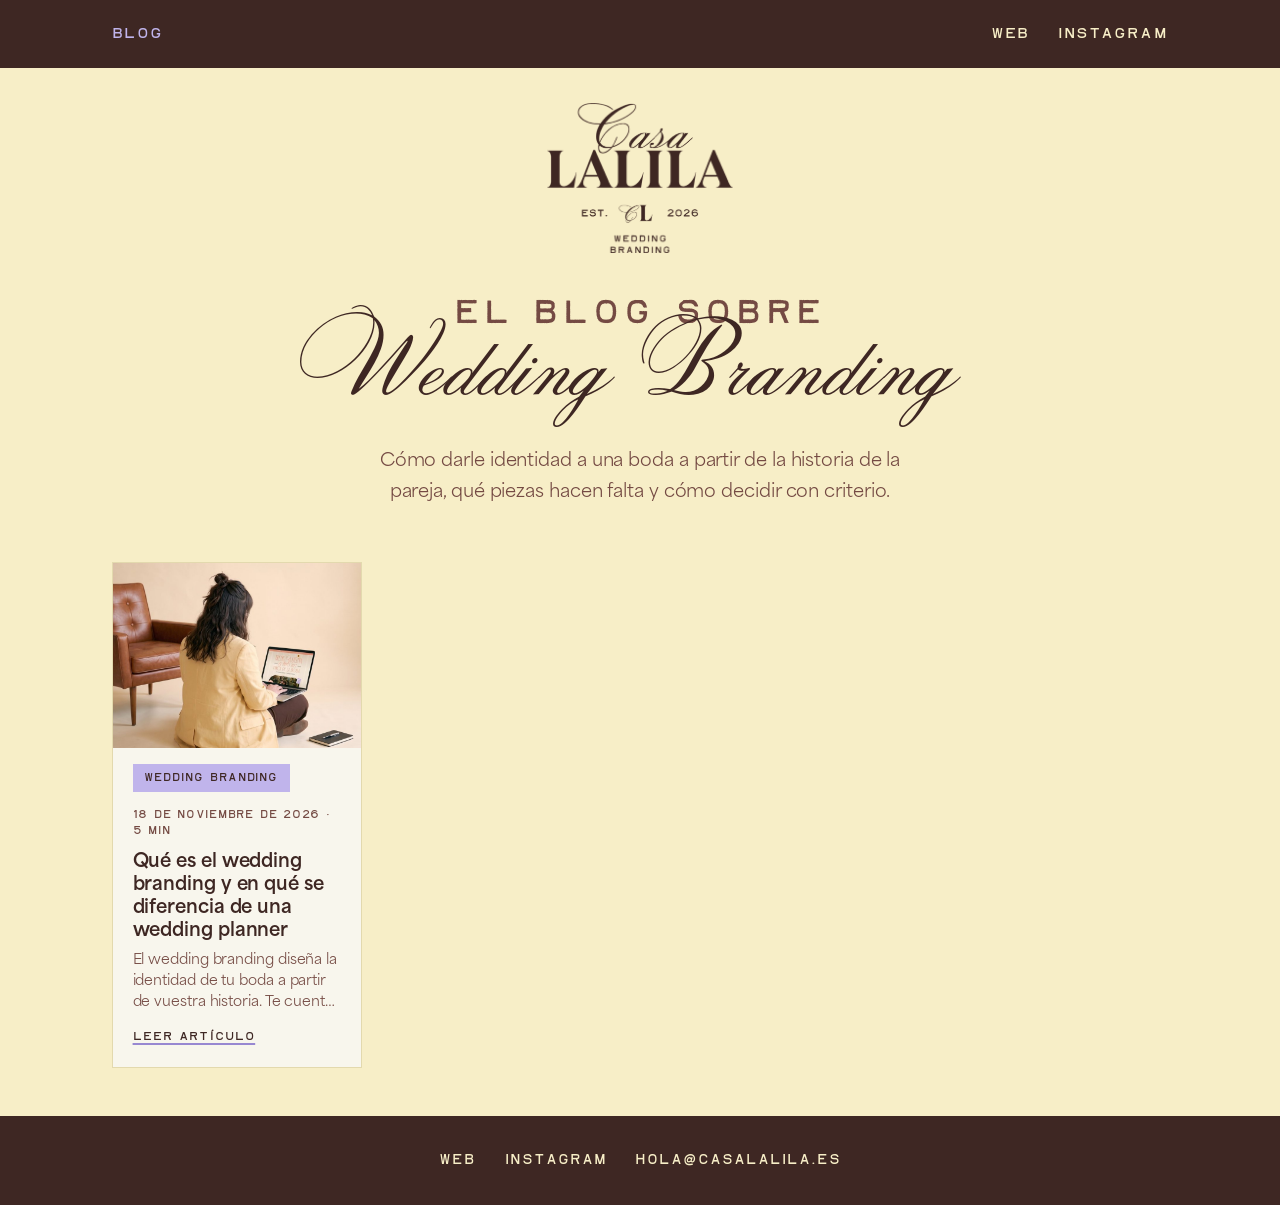
==== commit 5f929b15: "Add files via upload" ====
--- a/index.html
+++ b/index.html
@@ -42,7 +42,7 @@
   <a class="logo" href="/" aria-label="Casa Lalila, wedding branding. Ir al inicio del blog"><img src="/img/logo-oscuro.png" width="760" height="613" alt="Casa Lalila, wedding branding"></a>
 </div>
 <main id="principal">
-<div class="contenedor">
+<div class="contenedor portada">
   <section class="intro">
     <p class="etiqueta">El blog sobre</p>
     <h1><span class="manuscrita">Wedding Branding</span></h1>
--- a/style.css
+++ b/style.css
@@ -67,21 +67,25 @@
 .intro h1 .manuscrita { display: block; font-family: var(--manuscrita); font-size: clamp(2.5rem, 11.5vw, 6.4rem); line-height: 1.1; margin-top: -.25em; position: relative; z-index: 2; transform: translateX(-.1em); }
 .intro p { margin: 0 auto; color: var(--marron-calido); max-width: 32em; }
 
-.lista { list-style: none; padding: 0; margin: 1.8rem 0 3rem; display: grid; gap: 1.2rem; }
-.lista li { background: var(--hueso); border: 1px solid var(--borde); padding: 1.7rem 1.8rem; }
+.lista { list-style: none; padding: 0; margin: 1.8rem 0 3rem; display: grid; grid-template-columns: repeat(4, minmax(0, 1fr)); gap: 1.2rem; }
+.lista li { background: var(--hueso); border: 1px solid var(--borde); padding: 1.1rem 1.2rem 1.3rem; display: flex; flex-direction: column; }
 .chip { display: inline-block; background: var(--lila); color: var(--marron); font-size: .68rem; font-weight: 700; letter-spacing: .09em; text-transform: uppercase; padding: .3rem .7rem; margin-bottom: .9rem; }
-.lista h2 { font-family: var(--titulos); font-weight: 700; font-size: 1.55rem; line-height: 1.2; margin: 0 0 .6rem; }
+.lista h2 { font-family: var(--titulos); font-weight: 700; font-size: 1.15rem; line-height: 1.25; margin: 0 0 .5rem; }
 .lista h2 a { text-decoration: none; }
 .lista h2 a:hover { text-decoration: underline; text-decoration-color: var(--lila-oscuro); }
-.lista p { margin: 0 0 1rem; color: var(--marron-calido); font-size: 1rem; }
-.lista .meta { font-size: .74rem; letter-spacing: .07em; text-transform: uppercase; color: var(--marron-calido); margin: 0 0 .5rem; }
+.lista p { margin: 0 0 .9rem; color: var(--marron-calido); font-size: .88rem; line-height: 1.5; display: -webkit-box; -webkit-line-clamp: 3; -webkit-box-orient: vertical; overflow: hidden; }
+.lista .leer { margin-top: auto; }
+.lista .chip { align-self: flex-start; }
+.lista .meta { font-size: .68rem; letter-spacing: .07em; text-transform: uppercase; color: var(--marron-calido); margin: 0 0 .5rem; }
 .leer { font-size: .78rem; font-weight: 700; letter-spacing: .09em; text-transform: uppercase; }
 
 /* Imágenes */
 .portada-articulo { margin: 0 0 2rem; }
 .portada-articulo img { display: block; width: 100%; height: auto; }
-.lista li .miniatura { display: block; margin: -1.7rem -1.8rem 1.4rem; line-height: 0; }
-.lista li .miniatura img { width: 100%; height: auto; display: block; }
+.lista li .miniatura { display: block; margin: -1.1rem -1.2rem 1rem; line-height: 0; }
+.lista li .miniatura img { width: 100%; height: auto; aspect-ratio: 4 / 3; object-fit: cover; display: block; }
+.contenedor.portada { max-width: 1100px; }
+.portada .newsletter { max-width: 740px; margin-left: auto; margin-right: auto; }
 
 /* Entrada */
 .migas { font-size: .78rem; letter-spacing: .08em; text-transform: uppercase; color: var(--marron-calido); padding: 2rem 0 0; }
@@ -126,14 +130,14 @@
 .pie nav a { text-decoration: none; border-bottom: 2px solid transparent; }
 .pie nav a:hover { border-bottom-color: var(--lila); }
 
+@media (max-width: 1000px) { .lista { grid-template-columns: repeat(2, minmax(0, 1fr)); } }
 @media (max-width: 620px) {
   body { font-size: 17px; }
   .cabecera-int { padding: .7rem 1rem; gap: .5rem; }
   .marca-fila { padding-top: 1.6rem; }
   .logo img { height: 112px; }
   .menu { gap: 1rem; font-size: .8rem; }
-  .lista li { padding: 1.4rem 1.3rem; }
-  .lista li .miniatura { margin: -1.4rem -1.3rem 1.2rem; }
+  .lista { grid-template-columns: 1fr; }
   .llamada { padding: 2rem 1.3rem; }
 }
 @media (prefers-reduced-motion: reduce) { html { scroll-behavior: auto; } }
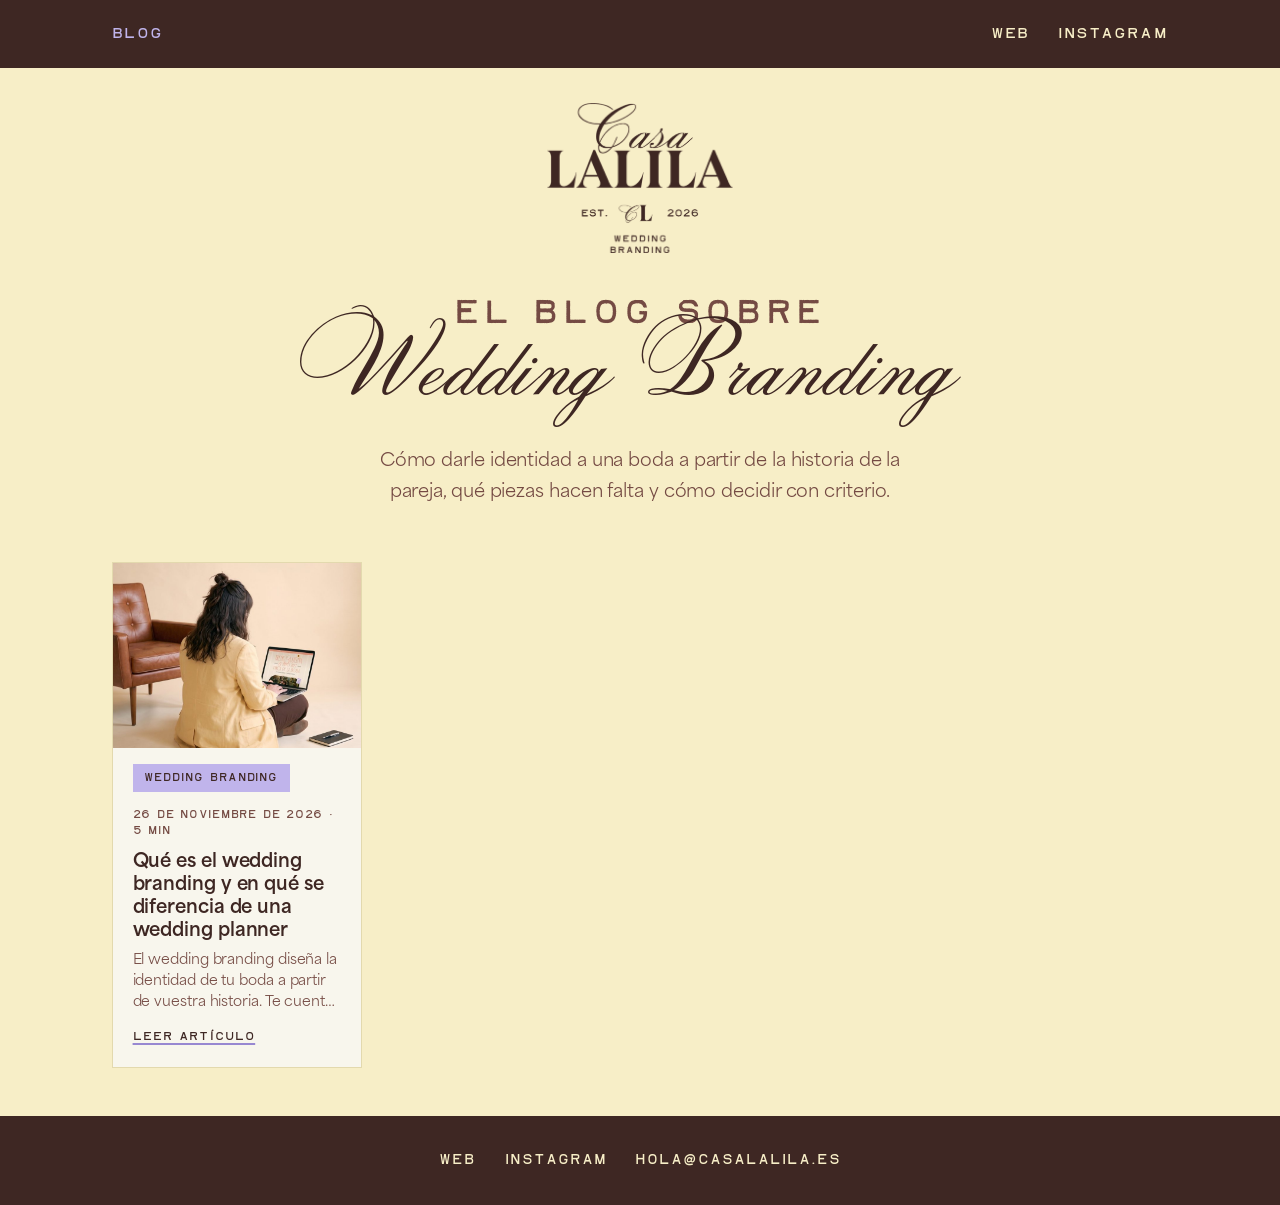
==== commit d708b0ee: "articulo 1" ====
--- a/index.html
+++ b/index.html
@@ -15,7 +15,7 @@
 <meta property="og:image" content="https://blog.casalalila.es/img/og.png">
 <meta name="twitter:card" content="summary_large_image">
 <meta name="twitter:image" content="https://blog.casalalila.es/img/og.png">
-
+<script type="module" src="https://static.cloudflareinsights.com/beacon.min.js" data-cf-beacon='{"token": "1945aec1911a4d668f0e3e09b186d6c2"}'></script>
 <meta name="theme-color" content="#F7EEC7">
 <link rel="alternate" type="application/rss+xml" title="Casa Lalila · Blog" href="https://blog.casalalila.es/feed.xml">
 <link rel="icon" type="image/png" href="/img/favicon.png">
@@ -52,7 +52,7 @@
 <li>
   <a class="miniatura" href="/que-es-el-wedding-branding/" tabindex="-1" aria-hidden="true"><img src="/img/que-es-wedding-branding.jpg" width="1200" height="630" alt="" loading="lazy"></a>
   <span class="chip">Wedding branding</span>
-  <p class="meta"><time datetime="2026-11-18">18 de noviembre de 2026</time> · 5 min</p>
+  <p class="meta"><time datetime="2026-11-26">26 de noviembre de 2026</time> · 5 min</p>
   <h2><a href="/que-es-el-wedding-branding/">Qué es el wedding branding y en qué se diferencia de una wedding planner</a></h2>
   <p>El wedding branding diseña la identidad de tu boda a partir de vuestra historia. Te cuento qué incluye y en qué se diferencia de una wedding planner.</p>
   <a class="leer" href="/que-es-el-wedding-branding/" aria-label="Leer: Qué es el wedding branding y en qué se diferencia de una wedding planner">Leer artículo</a>
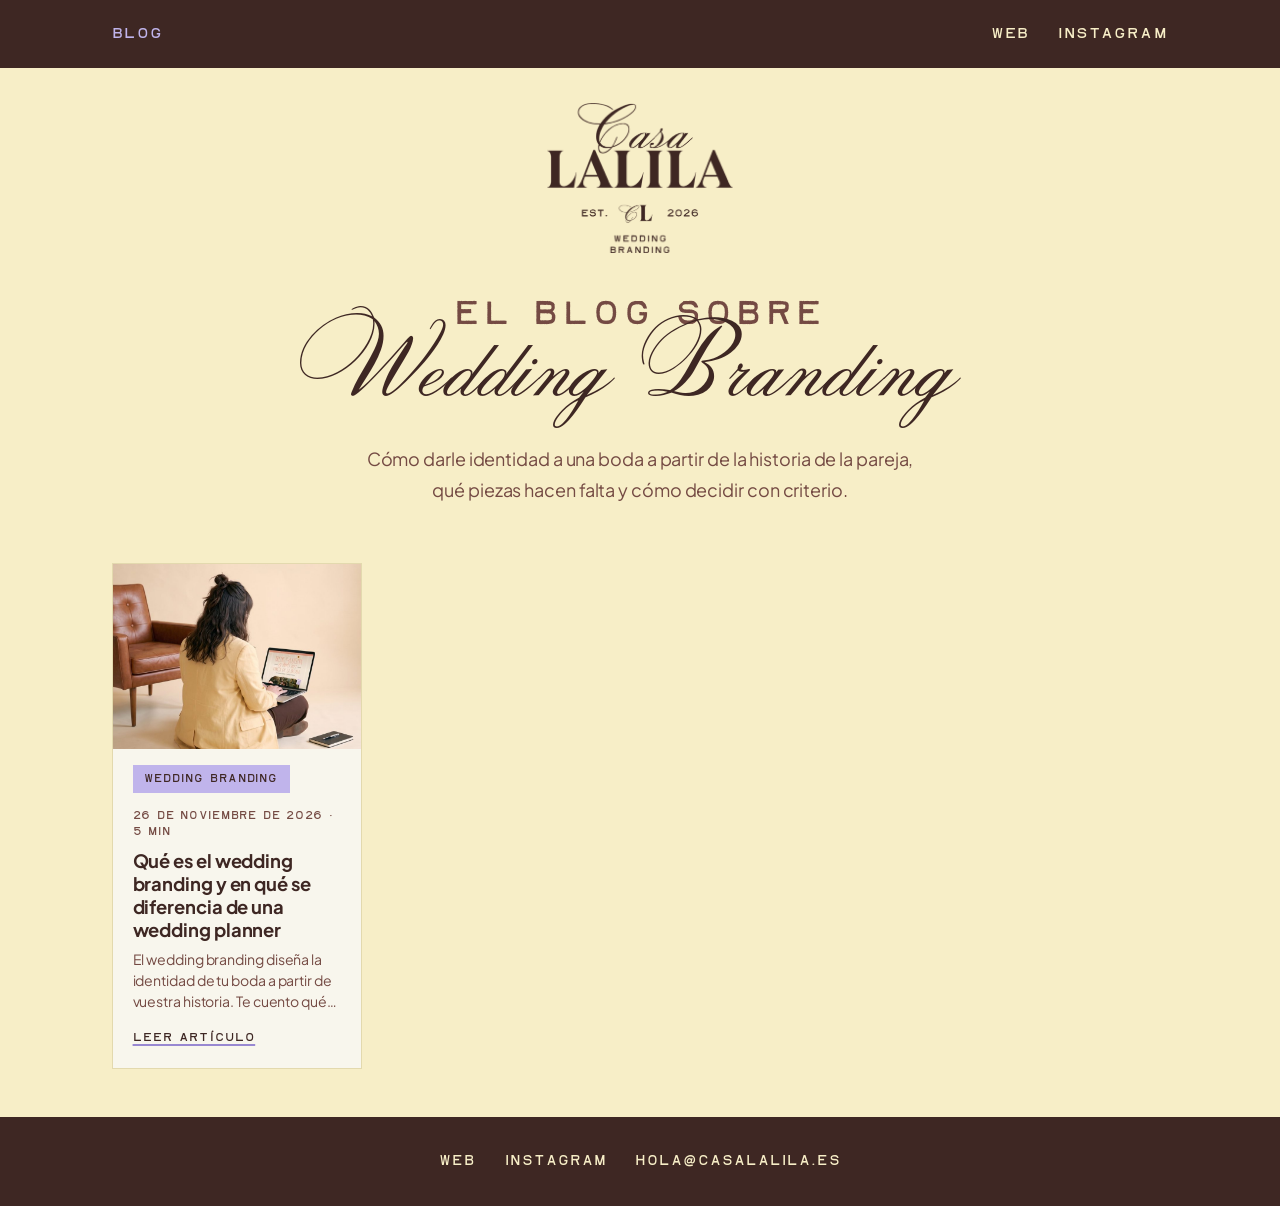
==== commit b8da42f0: "articulo 1" ====
--- a/index.html
+++ b/index.html
@@ -20,7 +20,7 @@
 <link rel="alternate" type="application/rss+xml" title="Casa Lalila · Blog" href="https://blog.casalalila.es/feed.xml">
 <link rel="icon" type="image/png" href="/img/favicon.png">
 <link rel="apple-touch-icon" href="/img/apple-touch-icon.png">
-<link rel="preload" href="/fuentes/area-400.woff2" as="font" type="font/woff2" crossorigin>
+<link rel="preload" href="/fuentes/jakarta-400.woff2" as="font" type="font/woff2" crossorigin>
 <link rel="preload" href="/fuentes/jadeite-400.woff2" as="font" type="font/woff2" crossorigin>
 <link rel="stylesheet" href="/style.css">
 <script type="application/ld+json">{"@context": "https://schema.org", "@type": "Blog", "name": "Casa Lalila · Blog", "description": "Artículos sobre wedding branding: cómo darle identidad a tu boda a partir de vuestra historia, qué piezas necesitáis y cómo decidir con criterio.", "url": "https://blog.casalalila.es/", "inLanguage": "es", "publisher": {"@type": "Organization", "name": "Casa Lalila", "url": "https://casalalila.es"}}</script>
--- a/style.css
+++ b/style.css
@@ -1,13 +1,13 @@
 /* Casa Lalila · Blog
    Colores de la web: marrón #3E2723, lila #C0B4EB, mantequilla #F7EEC7, marrón cálido #744A43, hueso #F8F6ED.
-   Tipografías: Area Normal (títulos y textos), Jadeite (etiquetas y menú) y Citadel Script (solo un acento puntual).
+   Tipografías: Plus Jakarta Sans (títulos y textos), Jadeite (etiquetas y menú) y Citadel Script (solo un acento puntual).
    Los .woff2 están en /fuentes/ (convertidos desde los archivos de la marca), sin llamadas a Google. */
 
-@font-face { font-family: "Area Normal"; font-weight: 400; font-style: normal; font-display: swap; src: url("/fuentes/area-400.woff2") format("woff2"); }
-@font-face { font-family: "Area Normal"; font-weight: 400; font-style: italic; font-display: swap; src: url("/fuentes/area-400i.woff2") format("woff2"); }
-@font-face { font-family: "Area Normal"; font-weight: 600; font-style: normal; font-display: swap; src: url("/fuentes/area-600.woff2") format("woff2"); }
-@font-face { font-family: "Area Normal"; font-weight: 700; font-style: normal; font-display: swap; src: url("/fuentes/area-700.woff2") format("woff2"); }
-@font-face { font-family: "Area Normal"; font-weight: 800; font-style: normal; font-display: swap; src: url("/fuentes/area-800.woff2") format("woff2"); }
+@font-face { font-family: "Plus Jakarta Sans"; font-weight: 400; font-style: normal; font-display: swap; src: url("/fuentes/jakarta-400.woff2") format("woff2"); }
+@font-face { font-family: "Plus Jakarta Sans"; font-weight: 400; font-style: italic; font-display: swap; src: url("/fuentes/jakarta-400i.woff2") format("woff2"); }
+@font-face { font-family: "Plus Jakarta Sans"; font-weight: 600; font-style: normal; font-display: swap; src: url("/fuentes/jakarta-600.woff2") format("woff2"); }
+@font-face { font-family: "Plus Jakarta Sans"; font-weight: 700; font-style: normal; font-display: swap; src: url("/fuentes/jakarta-700.woff2") format("woff2"); }
+@font-face { font-family: "Plus Jakarta Sans"; font-weight: 800; font-style: normal; font-display: swap; src: url("/fuentes/jakarta-800.woff2") format("woff2"); }
 @font-face { font-family: "Jadeite"; font-weight: 400; font-style: normal; font-display: swap; src: url("/fuentes/jadeite-400.woff2") format("woff2"); }
 @font-face { font-family: "Jadeite Rough"; font-weight: 400; font-style: normal; font-display: swap; src: url("/fuentes/jadeite-rough-400.woff2") format("woff2"); }
 @font-face { font-family: "Citadel Script"; font-weight: 400; font-style: normal; font-display: swap; src: url("/fuentes/citadel-400.woff2") format("woff2"); }
@@ -20,8 +20,8 @@
   --mantequilla: #F7EEC7;
   --hueso: #F8F6ED;
   --borde: #e3d9ae;
-  --titulos: "Area Normal", "Avenir Next", "Segoe UI", system-ui, sans-serif;
-  --texto: "Area Normal", "Avenir Next", "Segoe UI", system-ui, sans-serif;
+  --titulos: "Plus Jakarta Sans", "Avenir Next", "Segoe UI", system-ui, sans-serif;
+  --texto: "Plus Jakarta Sans", "Avenir Next", "Segoe UI", system-ui, sans-serif;
   --etiquetas: "Jadeite", Georgia, "Times New Roman", serif;
   --manuscrita: "Citadel Script", "Snell Roundhand", cursive;
 }
@@ -92,7 +92,7 @@
 .migas a { color: var(--marron-calido); }
 .entrada-cabecera { padding: 1.4rem 0 1.4rem; }
 .entrada-cabecera .meta { font-size: .74rem; font-weight: 700; letter-spacing: .1em; text-transform: uppercase; color: var(--marron-calido); margin: 0 0 1rem; }
-.entrada-cabecera h1 { font-family: var(--titulos); font-weight: 800; font-size: clamp(2rem, 5.4vw, 2.9rem); line-height: 1.1; margin: 0; letter-spacing: -.01em; }
+.entrada-cabecera h1 { font-family: var(--titulos); font-weight: 800; font-size: clamp(2rem, 5.4vw, 2.9rem); line-height: 1.12; margin: 0; letter-spacing: 0; }
 
 .contenido h2 { font-family: var(--titulos); font-weight: 700; font-size: 1.75rem; line-height: 1.2; margin: 2.7rem 0 .8rem; }
 .contenido h3 { font-family: var(--texto); font-weight: 700; font-size: 1.02rem; margin: 1.8rem 0 .4rem; }
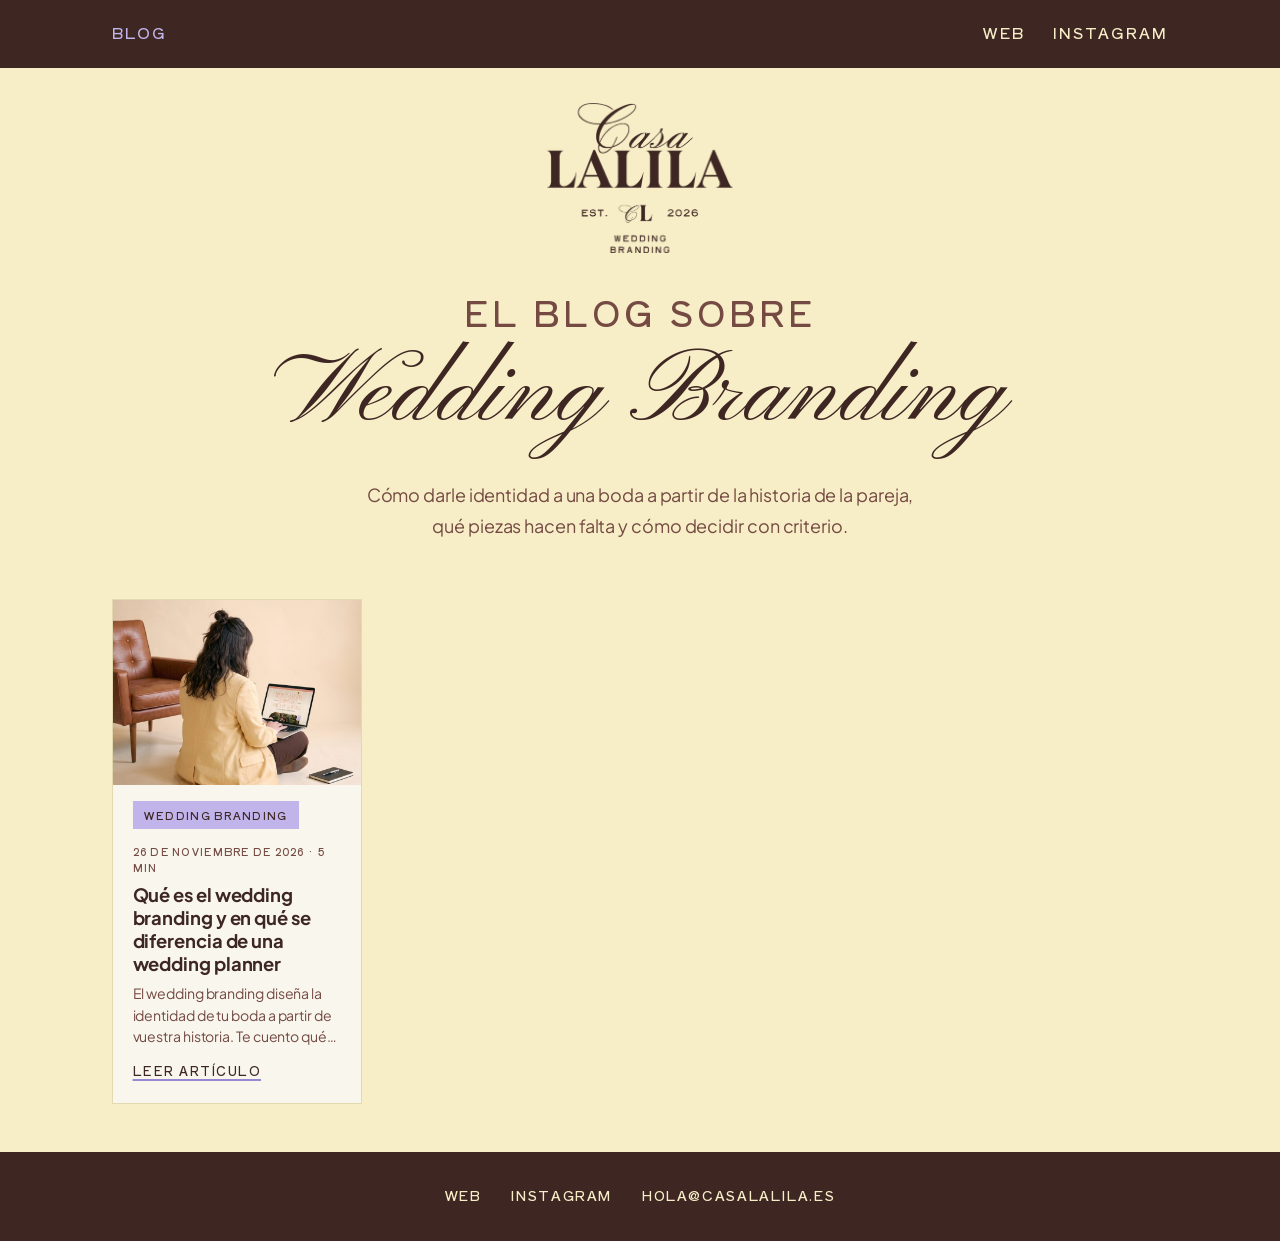
==== commit 07c37dc4: "articulo 1" ====
--- a/index.html
+++ b/index.html
@@ -21,7 +21,7 @@
 <link rel="icon" type="image/png" href="/img/favicon.png">
 <link rel="apple-touch-icon" href="/img/apple-touch-icon.png">
 <link rel="preload" href="/fuentes/jakarta-400.woff2" as="font" type="font/woff2" crossorigin>
-<link rel="preload" href="/fuentes/jadeite-400.woff2" as="font" type="font/woff2" crossorigin>
+<link rel="preload" href="/fuentes/shippori-400.woff2" as="font" type="font/woff2" crossorigin>
 <link rel="stylesheet" href="/style.css">
 <script type="application/ld+json">{"@context": "https://schema.org", "@type": "Blog", "name": "Casa Lalila · Blog", "description": "Artículos sobre wedding branding: cómo darle identidad a tu boda a partir de vuestra historia, qué piezas necesitáis y cómo decidir con criterio.", "url": "https://blog.casalalila.es/", "inLanguage": "es", "publisher": {"@type": "Organization", "name": "Casa Lalila", "url": "https://casalalila.es"}}</script>
 </head>
--- a/style.css
+++ b/style.css
@@ -1,6 +1,6 @@
 /* Casa Lalila · Blog
    Colores de la web: marrón #3E2723, lila #C0B4EB, mantequilla #F7EEC7, marrón cálido #744A43, hueso #F8F6ED.
-   Tipografías: Plus Jakarta Sans (títulos y textos), Jadeite (etiquetas y menú) y Citadel Script (solo un acento puntual).
+   Tipografías: Plus Jakarta Sans (títulos y textos), Shippori Antique B1 (etiquetas y menú, siempre en mayúsculas y con espaciado) y Pinyon Script (solo un acento puntual).
    Los .woff2 están en /fuentes/ (convertidos desde los archivos de la marca), sin llamadas a Google. */
 
 @font-face { font-family: "Plus Jakarta Sans"; font-weight: 400; font-style: normal; font-display: swap; src: url("/fuentes/jakarta-400.woff2") format("woff2"); }
@@ -8,9 +8,8 @@
 @font-face { font-family: "Plus Jakarta Sans"; font-weight: 600; font-style: normal; font-display: swap; src: url("/fuentes/jakarta-600.woff2") format("woff2"); }
 @font-face { font-family: "Plus Jakarta Sans"; font-weight: 700; font-style: normal; font-display: swap; src: url("/fuentes/jakarta-700.woff2") format("woff2"); }
 @font-face { font-family: "Plus Jakarta Sans"; font-weight: 800; font-style: normal; font-display: swap; src: url("/fuentes/jakarta-800.woff2") format("woff2"); }
-@font-face { font-family: "Jadeite"; font-weight: 400; font-style: normal; font-display: swap; src: url("/fuentes/jadeite-400.woff2") format("woff2"); }
-@font-face { font-family: "Jadeite Rough"; font-weight: 400; font-style: normal; font-display: swap; src: url("/fuentes/jadeite-rough-400.woff2") format("woff2"); }
-@font-face { font-family: "Citadel Script"; font-weight: 400; font-style: normal; font-display: swap; src: url("/fuentes/citadel-400.woff2") format("woff2"); }
+@font-face { font-family: "Shippori Antique B1"; font-weight: 400; font-style: normal; font-display: swap; src: url("/fuentes/shippori-400.woff2") format("woff2"); }
+@font-face { font-family: "Pinyon Script"; font-weight: 400; font-style: normal; font-display: swap; src: url("/fuentes/pinyon-400.woff2") format("woff2"); }
 
 :root {
   --marron: #3E2723;
@@ -22,8 +21,8 @@
   --borde: #e3d9ae;
   --titulos: "Plus Jakarta Sans", "Avenir Next", "Segoe UI", system-ui, sans-serif;
   --texto: "Plus Jakarta Sans", "Avenir Next", "Segoe UI", system-ui, sans-serif;
-  --etiquetas: "Jadeite", Georgia, "Times New Roman", serif;
-  --manuscrita: "Citadel Script", "Snell Roundhand", cursive;
+  --etiquetas: "Shippori Antique B1", Georgia, "Times New Roman", serif;
+  --manuscrita: "Pinyon Script", "Snell Roundhand", cursive;
 }
 
 * { box-sizing: border-box; }
@@ -62,9 +61,9 @@
 
 /* Portada del blog */
 .intro { padding: 2rem 0 1.8rem; text-align: center; }
-.etiqueta { font-family: "Jadeite Rough", "Jadeite", Georgia, serif; font-weight: 400; font-size: clamp(1.35rem, 4.6vw, 2.15rem); line-height: 1.1; letter-spacing: .12em; text-transform: uppercase; color: var(--marron-calido); margin: 0; position: relative; z-index: 1; }
+.etiqueta { font-family: var(--etiquetas); font-weight: 400; font-size: clamp(1.35rem, 4.6vw, 2.15rem); line-height: 1.1; letter-spacing: .12em; text-transform: uppercase; color: var(--marron-calido); margin: 0; position: relative; z-index: 1; }
 .intro h1 { margin: 0 0 1.6rem; font-weight: 400; line-height: 1; }
-.intro h1 .manuscrita { display: block; font-family: var(--manuscrita); font-size: clamp(2.5rem, 11.5vw, 6.4rem); line-height: 1.1; margin-top: -.25em; position: relative; z-index: 2; transform: translateX(-.1em); }
+.intro h1 .manuscrita { display: block; font-family: var(--manuscrita); font-size: clamp(2.5rem, 11.5vw, 6.4rem); line-height: 1.15; margin-top: .05em; position: relative; z-index: 2; }
 .intro p { margin: 0 auto; color: var(--marron-calido); max-width: 32em; }
 
 .lista { list-style: none; padding: 0; margin: 1.8rem 0 3rem; display: grid; grid-template-columns: repeat(4, minmax(0, 1fr)); gap: 1.2rem; }
@@ -76,7 +75,7 @@
 .lista p { margin: 0 0 .9rem; color: var(--marron-calido); font-size: .88rem; line-height: 1.5; display: -webkit-box; -webkit-line-clamp: 3; -webkit-box-orient: vertical; overflow: hidden; }
 .lista .leer { margin-top: auto; }
 .lista .chip { align-self: flex-start; }
-.lista .meta { font-size: .68rem; letter-spacing: .07em; text-transform: uppercase; color: var(--marron-calido); margin: 0 0 .5rem; }
+.lista .meta { font-size: .66rem; letter-spacing: .05em; text-transform: uppercase; color: var(--marron-calido); margin: 0 0 .5rem; }
 .leer { font-size: .78rem; font-weight: 700; letter-spacing: .09em; text-transform: uppercase; }
 
 /* Imágenes */
@@ -142,7 +141,7 @@
 }
 @media (prefers-reduced-motion: reduce) { html { scroll-behavior: auto; } }
 
-/* Jadeite: menú, etiquetas, fechas y botones */
+/* Shippori: menú, etiquetas, fechas y botones (siempre mayúsculas con espaciado) */
 .menu,
 .chip,
 .lista .meta,
@@ -150,4 +149,4 @@
 .migas,
 .entrada-cabecera .meta,
 .boton,
-.pie nav { font-family: var(--etiquetas); font-weight: 400; }
+.pie nav { font-family: var(--etiquetas); font-weight: 400; text-transform: uppercase; letter-spacing: .12em; }
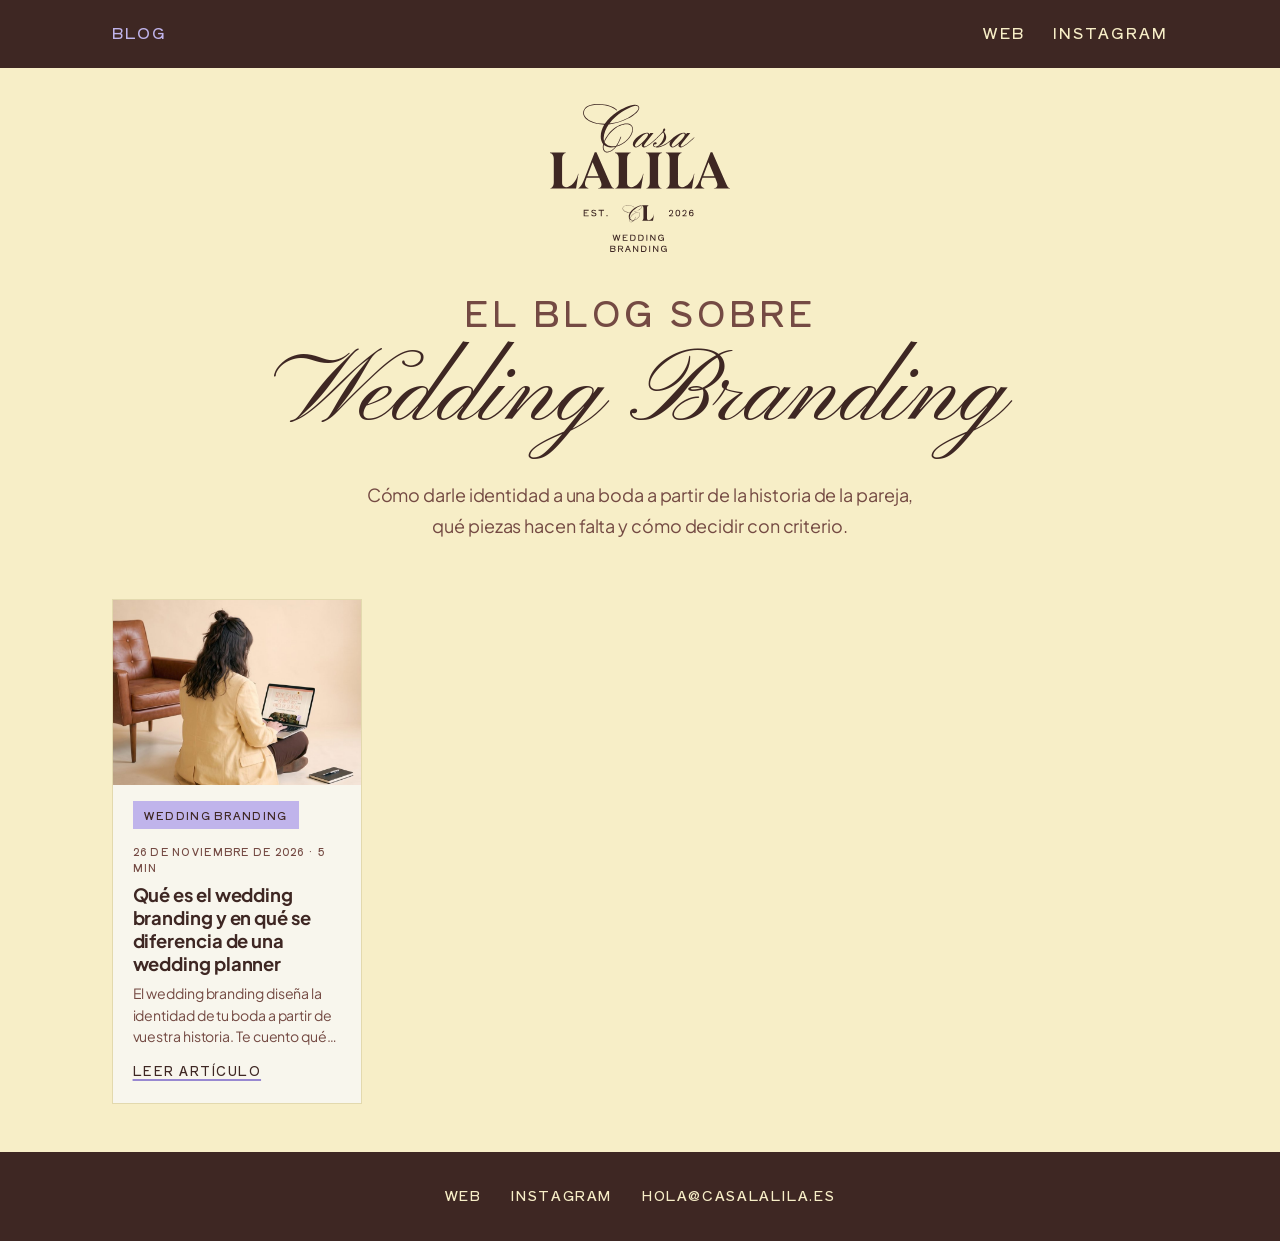
==== commit 5b140586: "articulo 1" ====
--- a/index.html
+++ b/index.html
@@ -39,7 +39,7 @@
   </div>
 </header>
 <div class="marca-fila">
-  <a class="logo" href="/" aria-label="Casa Lalila, wedding branding. Ir al inicio del blog"><img src="/img/logo-oscuro.png" width="760" height="613" alt="Casa Lalila, wedding branding"></a>
+  <a class="logo" href="/" aria-label="Casa Lalila, wedding branding. Ir al inicio del blog"><img src="/img/logo-oscuro.svg" width="760" height="628" alt="Casa Lalila, wedding branding"></a>
 </div>
 <main id="principal">
 <div class="contenedor portada">
